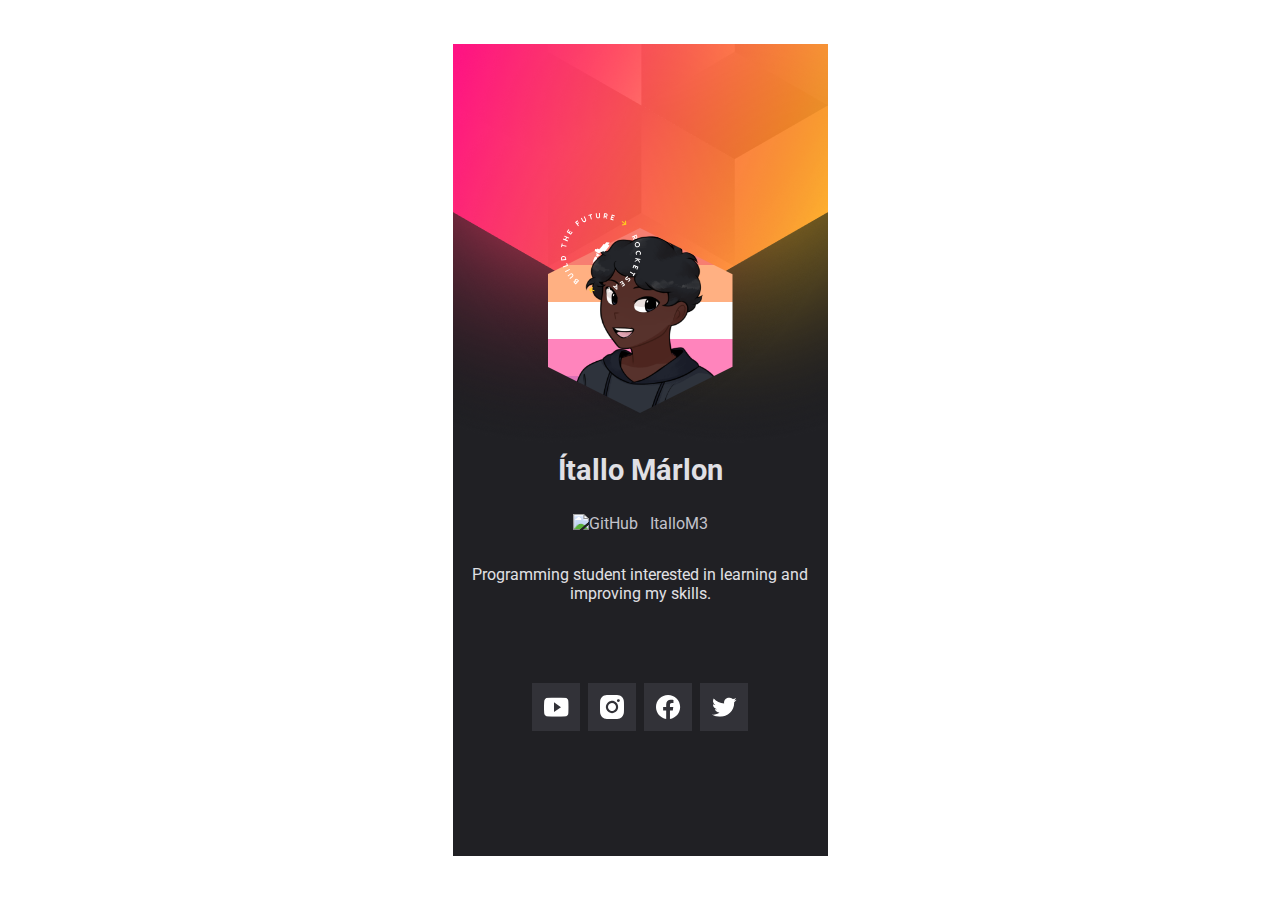
==== index.html @ 72abd80a ":pencil: Atualizando Arquivo" ====
<!DOCTYPE html>
<html>

<head>
  <meta charset="UTF-8">
  <meta name="viewport" content="width=device-width, initial-scale=1">
  <title>Ítallo Márlon - DoWhile 2021</title>
  <link rel="stylesheet" href="style.css" type="text/css" media="all" />
  <link rel="preconnect" href="https://fonts.googleapis.com">
  <link rel="preconnect" href="https://fonts.gstatic.com" crossorigin>
  <link href="https://fonts.googleapis.com/css2?family=Roboto:wght@400;700&display=swap" rel="stylesheet">
</head>

<body>
  <main>
    <img id="stamp" src="Images/selo.svg" alt="Selo Rocketseat" />
    <img id="avatar" src="Images/FotodePerfil.png" alt="Foto pessoal" />
    <div id="container">
      <h1 id="myName">Ítallo Márlon</h1>
      <div>
        <a target="_blank" href="https://github.com/ItalloM3">
          <div id="userName">
            <img id="git" src="github.svg" alt="GitHub" /><span id="login">ItalloM3</span>
          </div>
        </a>
      </div>
      <p id="aboutMe">Programming student interested in learning and improving my skills.</p>
    </div>
    <div>
      <ul id="socialLinks">
        <li class="youtube"><a target="_blank" href="https://youtube.com"><img src="Images/iconeYoutube.svg" /></a></li>
        <li class="instagram"><a target="_blank" href="https://instagram.com"><img src="Images/iconeInstagram.svg" /></a></li>
        <li class="facebook"><a target="_blank" href="https://facebook.com"><img src="Images/iconeFacebook.svg" /></a></li>
        <li class="twitter"><a target="_blank" href="https://twitter.com"><img src="Images/iconeTwitter.svg" /></a></li>
      </ul>
      
    </div>
  </main>
  <script src="main.js" type="text/javascript" charset="utf-8"></script>
</body>

</html>
---- style.css ----
body, html{
  height: 100%;
  margin: 0;
}

body{
  place-items: center;
  display: grid;
  
  --black: hsl(240, 6%, 13%);
  --gray: hsl(240, 9%, 89%);

  height: 100%;
  font-family: 'Roboto', sans-serif;
  -webkit-font-smoothing: antialiased;
}

main{
  background: url(Images/mobile.png);
  background-size: cover;
  height: 812px;
  width: 375px;
  color: white;
  background-repeat: no-repeat;
  color: var(--gray);
}

#avatar{
  display: block;
  margin-left: auto;
  margin-right: auto;
  position: relative;
  top: 11.5rem;
  height: 185px;
  width: 185px;
  clip-path: polygon(50% 0, 100% 25%, 100% 75%, 50% 100%, 0 75%, 0 25%);
  object-fit: cover;
}

h1{
  font-size: 1.8rem;
}

#container{
  place-items: center;
  display: grid;
}

a{
  display: inline;
  place-items: center;
  color: white;
  text-decoration: none;
}

#stamp{
  position: absolute;
  margin-top: 10.5625rem;
  margin-left: 6.75rem;
  z-index: 1;
}

#userName{
  color: var(--gray);
  display: flex;
  gap: 0.75rem;

  color: var(--gray);
  text-decoration: none;
  margin-top: 0.5rem;

  justify-content: center;
  align-items: center;
  color: #c3c3cc;
}

h1, a, p{
  position: relative;
  margin-top: 14rem;
}

p{
  margin-top: 2em;
  text-align: center;
}

ul{
  list-style: none;
  padding: 0;
  margin-top: 4rem;
  
  display: flex;
  gap: 0.5rem;
  justify-content: center;
}
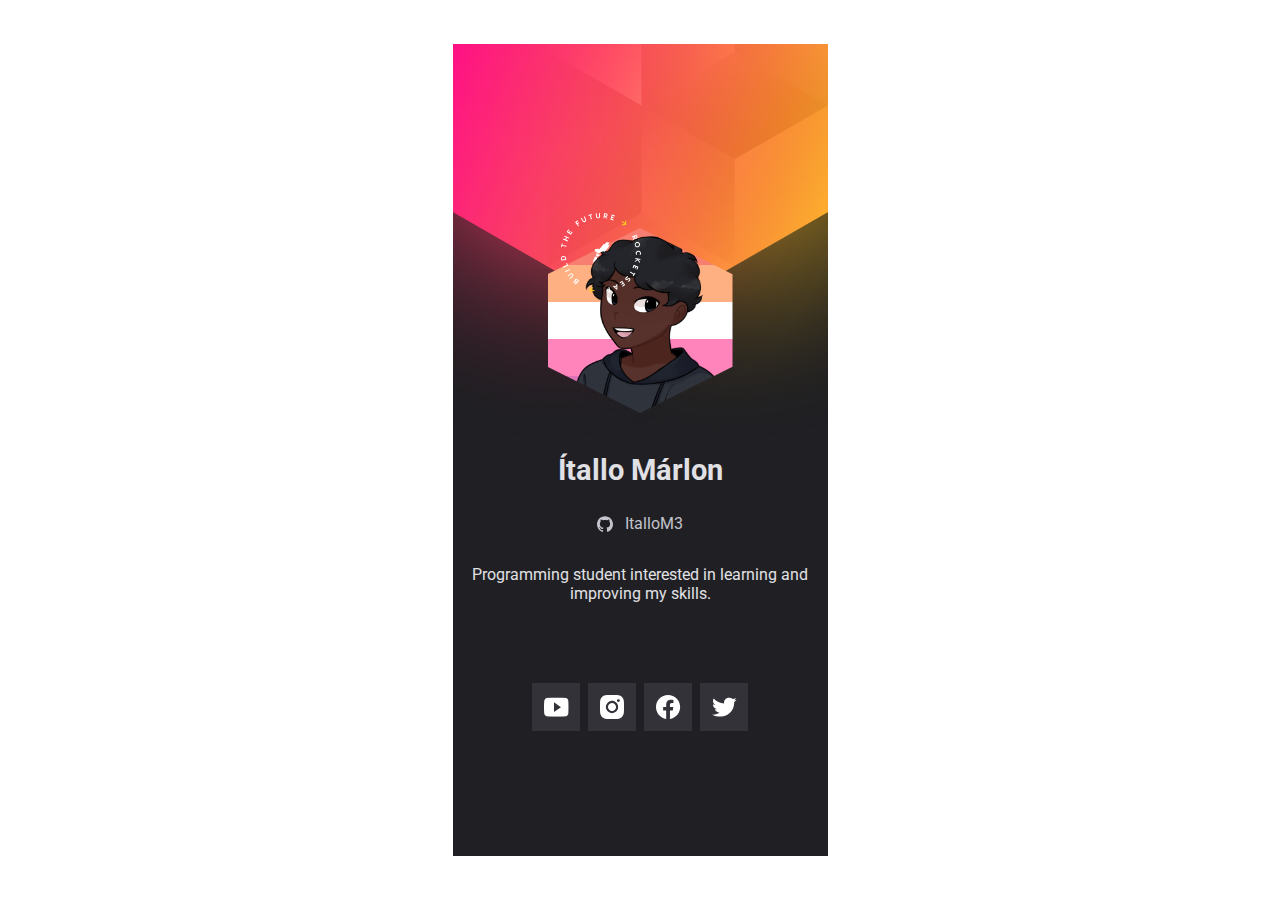
==== commit a930526a: ":pencil: Atualizando Arquivo" ====
--- a/index.html
+++ b/index.html
@@ -20,7 +20,7 @@
       <div>
         <a target="_blank" href="https://github.com/ItalloM3">
           <div id="userName">
-            <img id="git" src="github.svg" alt="GitHub" /><span id="login">ItalloM3</span>
+            <img id="git" src="Images/github.svg" alt="GitHub" /><span id="login">ItalloM3</span>
           </div>
         </a>
       </div>
@@ -39,4 +39,4 @@
   <script src="main.js" type="text/javascript" charset="utf-8"></script>
 </body>
 
-</html>+</html>
